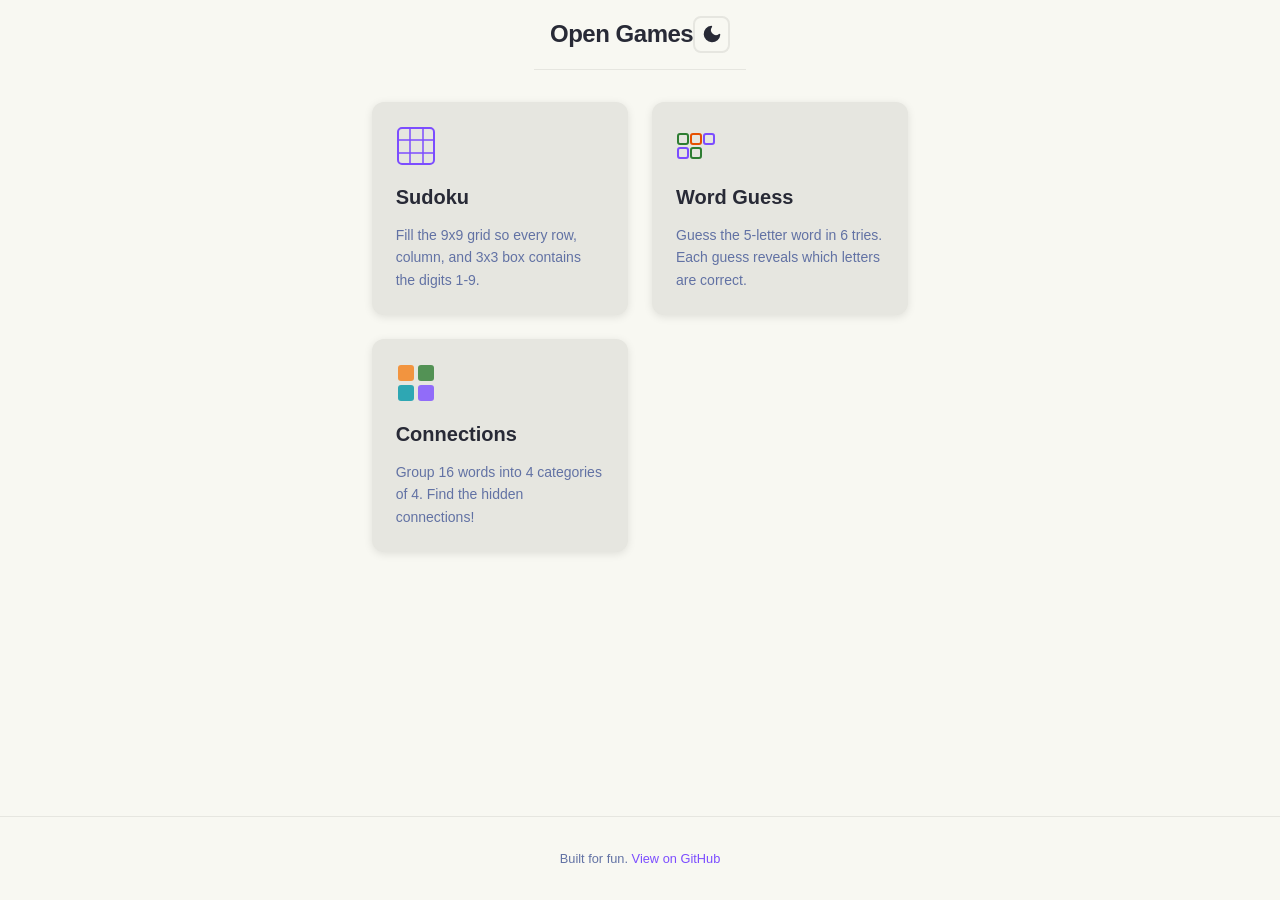
==== index.html @ e5e70042 "Added connections game" ====
<!DOCTYPE html>
<html lang="en" data-theme="dark">
<head>
  <meta charset="UTF-8">
  <meta name="viewport" content="width=device-width, initial-scale=1.0">
  <title>Open Games</title>
  <link rel="icon" href="assets/icons/favicon.svg" type="image/svg+xml">
  <link rel="stylesheet" href="shared/css/reset.css">
  <link rel="stylesheet" href="shared/css/theme.css">
  <link rel="stylesheet" href="shared/css/common.css">
  <script src="shared/js/theme-toggle.js" defer></script>
</head>
<body>
  <div class="page">
    <header class="site-header container">
      <h1>Open Games</h1>
      <button class="theme-toggle" aria-label="Toggle theme">
        <!-- Icon injected by theme-toggle.js -->
      </button>
    </header>

    <main class="container">
      <div class="game-grid">
        <a href="games/sudoku/" class="game-card">
          <div class="card-icon" aria-hidden="true">
            <svg width="40" height="40" viewBox="0 0 40 40" fill="none" xmlns="http://www.w3.org/2000/svg">
              <rect x="2" y="2" width="36" height="36" rx="4" stroke="var(--accent-purple)" stroke-width="2"/>
              <line x1="14" y1="2" x2="14" y2="38" stroke="var(--accent-purple)" stroke-width="1.5"/>
              <line x1="27" y1="2" x2="27" y2="38" stroke="var(--accent-purple)" stroke-width="1.5"/>
              <line x1="2" y1="14" x2="38" y2="14" stroke="var(--accent-purple)" stroke-width="1.5"/>
              <line x1="2" y1="27" x2="38" y2="27" stroke="var(--accent-purple)" stroke-width="1.5"/>
            </svg>
          </div>
          <h2>Sudoku</h2>
          <p>Fill the 9x9 grid so every row, column, and 3x3 box contains the digits 1-9.</p>
        </a>

        <a href="games/wordguess/" class="game-card">
          <div class="card-icon" aria-hidden="true">
            <svg width="40" height="40" viewBox="0 0 40 40" fill="none" xmlns="http://www.w3.org/2000/svg">
              <rect x="2" y="8" width="10" height="10" rx="2" stroke="var(--accent-green)" stroke-width="2"/>
              <rect x="15" y="8" width="10" height="10" rx="2" stroke="var(--accent-orange)" stroke-width="2"/>
              <rect x="28" y="8" width="10" height="10" rx="2" stroke="var(--accent-purple)" stroke-width="2"/>
              <rect x="2" y="22" width="10" height="10" rx="2" stroke="var(--accent-purple)" stroke-width="2"/>
              <rect x="15" y="22" width="10" height="10" rx="2" stroke="var(--accent-green)" stroke-width="2"/>
            </svg>
          </div>
          <h2>Word Guess</h2>
          <p>Guess the 5-letter word in 6 tries. Each guess reveals which letters are correct.</p>
        </a>

        <a href="games/connections/" class="game-card">
          <div class="card-icon" aria-hidden="true">
            <svg width="40" height="40" viewBox="0 0 40 40" fill="none" xmlns="http://www.w3.org/2000/svg">
              <rect x="2" y="2" width="16" height="16" rx="3" fill="var(--accent-yellow)" opacity="0.8"/>
              <rect x="22" y="2" width="16" height="16" rx="3" fill="var(--accent-green)" opacity="0.8"/>
              <rect x="2" y="22" width="16" height="16" rx="3" fill="var(--accent-cyan)" opacity="0.8"/>
              <rect x="22" y="22" width="16" height="16" rx="3" fill="var(--accent-purple)" opacity="0.8"/>
            </svg>
          </div>
          <h2>Connections</h2>
          <p>Group 16 words into 4 categories of 4. Find the hidden connections!</p>
        </a>

        <!-- Add more game cards here -->
      </div>
    </main>

    <footer class="site-footer">
      <p>Built for fun. <a href="https://github.com" style="color: var(--accent-purple);">View on GitHub</a></p>
    </footer>
  </div>
</body>
</html>
---- shared/css/theme.css ----
:root,
[data-theme="dark"] {
  --bg-primary: #282a36;
  --bg-secondary: #44475a;
  --bg-selection: #44475a;
  --fg-primary: #f8f8f2;
  --fg-secondary: #6272a4;
  --accent-cyan: #8be9fd;
  --accent-green: #50fa7b;
  --accent-orange: #ffb86c;
  --accent-pink: #ff79c6;
  --accent-purple: #bd93f9;
  --accent-red: #ff5555;
  --accent-yellow: #f1fa8c;

  --shadow: 0 2px 8px rgba(0, 0, 0, 0.3);
  --shadow-lg: 0 8px 24px rgba(0, 0, 0, 0.4);
  --radius: 8px;
  --radius-lg: 12px;
}

[data-theme="light"] {
  --bg-primary: #f8f8f2;
  --bg-secondary: #e6e6e0;
  --bg-selection: #d6d6d0;
  --fg-primary: #282a36;
  --fg-secondary: #6272a4;
  --accent-cyan: #0097a7;
  --accent-green: #2e7d32;
  --accent-orange: #e65100;
  --accent-pink: #c2185b;
  --accent-purple: #7c4dff;
  --accent-red: #d32f2f;
  --accent-yellow: #f57f17;

  --shadow: 0 2px 8px rgba(0, 0, 0, 0.1);
  --shadow-lg: 0 8px 24px rgba(0, 0, 0, 0.15);
}

body {
  background-color: var(--bg-primary);
  color: var(--fg-primary);
  transition: background-color 0.3s, color 0.3s;
}
---- shared/css/common.css ----
/* Typography */
body {
  font-family: -apple-system, BlinkMacSystemFont, "Segoe UI", Roboto, Helvetica, Arial, sans-serif;
  font-size: 16px;
}

/* Layout */
.container {
  max-width: 960px;
  margin: 0 auto;
  padding: 0 1rem;
}

/* Header */
.site-header {
  display: flex;
  align-items: center;
  justify-content: space-between;
  padding: 1rem;
  border-bottom: 1px solid var(--bg-secondary);
}

.site-header h1 {
  font-size: 1.5rem;
  font-weight: 700;
  letter-spacing: -0.02em;
}

.site-header a {
  display: flex;
  align-items: center;
  gap: 0.5rem;
}

/* Theme toggle */
.theme-toggle {
  background: none;
  border: 2px solid var(--bg-secondary);
  border-radius: var(--radius);
  padding: 0.4rem;
  display: flex;
  align-items: center;
  justify-content: center;
  transition: border-color 0.2s;
}

.theme-toggle:hover {
  border-color: var(--accent-purple);
}

.theme-toggle svg {
  width: 20px;
  height: 20px;
  fill: var(--fg-primary);
  transition: fill 0.2s;
}

/* Buttons */
.btn {
  display: inline-flex;
  align-items: center;
  justify-content: center;
  gap: 0.4rem;
  padding: 0.5rem 1rem;
  border: none;
  border-radius: var(--radius);
  font-size: 0.875rem;
  font-weight: 600;
  transition: background-color 0.2s, transform 0.1s;
}

.btn:active {
  transform: scale(0.97);
}

.btn-primary {
  background-color: var(--accent-purple);
  color: #fff;
}

.btn-primary:hover {
  filter: brightness(1.1);
}

.btn-secondary {
  background-color: var(--bg-secondary);
  color: var(--fg-primary);
}

.btn-secondary:hover {
  filter: brightness(1.15);
}

.btn-active {
  background-color: var(--accent-purple);
  color: #fff;
}

/* Game cards */
.game-grid {
  display: grid;
  grid-template-columns: repeat(auto-fill, minmax(240px, 1fr));
  gap: 1.5rem;
  padding: 2rem 0;
}

.game-card {
  background-color: var(--bg-secondary);
  border-radius: var(--radius-lg);
  padding: 1.5rem;
  box-shadow: var(--shadow);
  transition: transform 0.2s, box-shadow 0.2s;
  display: flex;
  flex-direction: column;
  gap: 0.75rem;
}

.game-card:hover {
  transform: translateY(-4px);
  box-shadow: var(--shadow-lg);
}

.game-card h2 {
  font-size: 1.25rem;
  font-weight: 700;
}

.game-card p {
  color: var(--fg-secondary);
  font-size: 0.875rem;
  line-height: 1.6;
}

.game-card .card-icon {
  font-size: 2rem;
  margin-bottom: 0.25rem;
}

/* Modal */
.modal-overlay {
  position: fixed;
  inset: 0;
  background: rgba(0, 0, 0, 0.6);
  display: flex;
  align-items: center;
  justify-content: center;
  z-index: 100;
  opacity: 0;
  pointer-events: none;
  transition: opacity 0.3s;
}

.modal-overlay.active {
  opacity: 1;
  pointer-events: auto;
}

.modal {
  background: var(--bg-primary);
  border-radius: var(--radius-lg);
  padding: 2rem;
  box-shadow: var(--shadow-lg);
  text-align: center;
  max-width: 400px;
  width: 90%;
}

.modal h2 {
  font-size: 1.5rem;
  margin-bottom: 0.5rem;
}

.modal p {
  color: var(--fg-secondary);
  margin-bottom: 1.5rem;
}

/* Footer */
.site-footer {
  text-align: center;
  padding: 2rem 1rem;
  color: var(--fg-secondary);
  font-size: 0.8rem;
  border-top: 1px solid var(--bg-secondary);
  margin-top: auto;
}

/* Page wrapper for sticky footer */
.page {
  display: flex;
  flex-direction: column;
  min-height: 100vh;
}

.page main {
  flex: 1;
}

/* Responsive */
@media (max-width: 600px) {
  .site-header h1 {
    font-size: 1.2rem;
  }

  .game-grid {
    grid-template-columns: 1fr;
  }
}
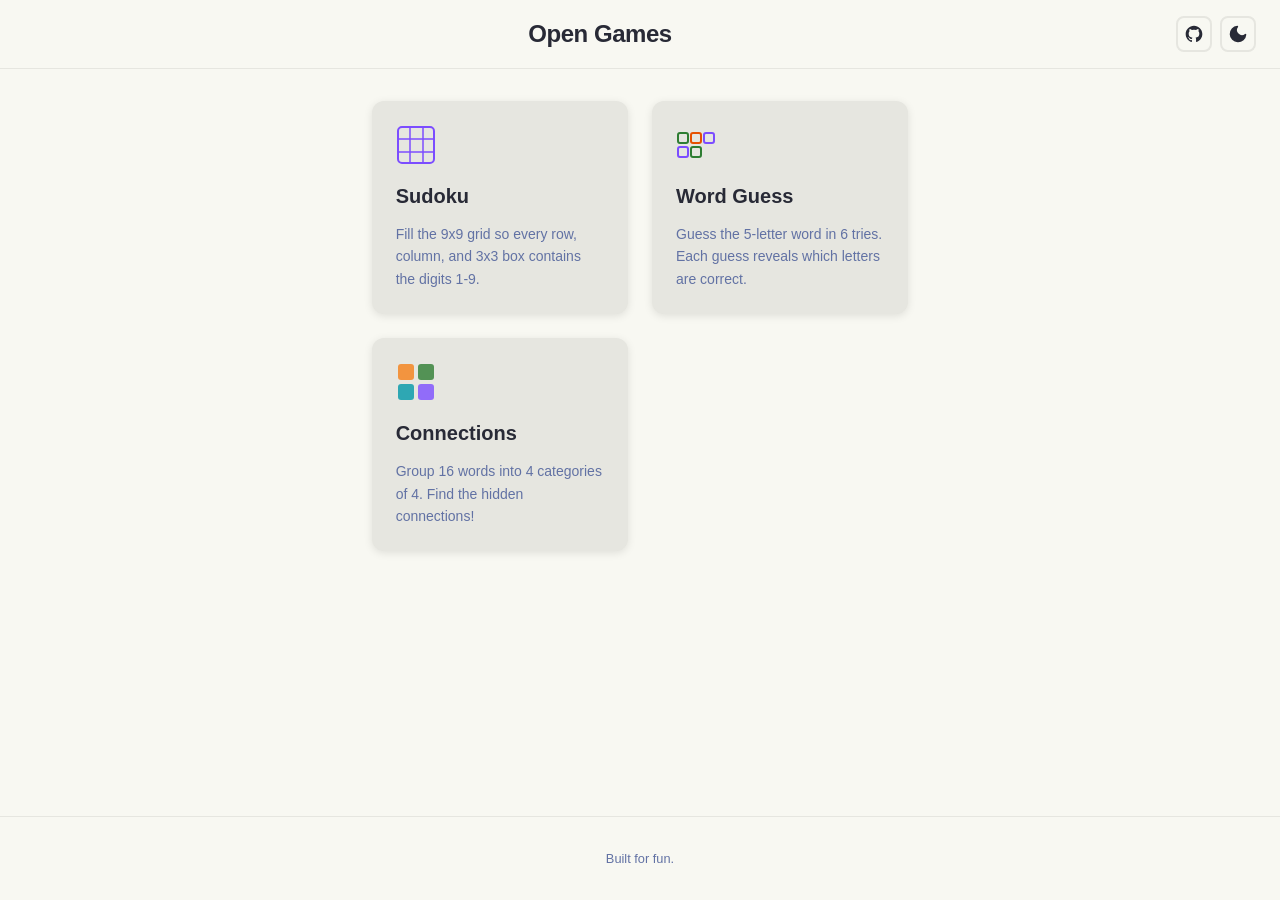
==== commit 6e840c36: "Fixes" ====
--- a/index.html
+++ b/index.html
@@ -12,11 +12,16 @@
 </head>
 <body>
   <div class="page">
-    <header class="site-header container">
+    <header class="site-header">
       <h1>Open Games</h1>
-      <button class="theme-toggle" aria-label="Toggle theme">
-        <!-- Icon injected by theme-toggle.js -->
-      </button>
+      <div class="header-actions">
+        <a href="https://github.com/joetul/open-games" aria-label="View on GitHub" target="_blank" rel="noopener">
+          <svg width="20" height="20" viewBox="0 0 24 24" fill="currentColor" xmlns="http://www.w3.org/2000/svg"><path d="M12 2C6.477 2 2 6.477 2 12c0 4.42 2.865 8.166 6.839 9.489.5.092.682-.217.682-.482 0-.237-.009-.866-.013-1.7-2.782.604-3.369-1.34-3.369-1.34-.454-1.156-1.11-1.463-1.11-1.463-.908-.62.069-.608.069-.608 1.003.07 1.531 1.03 1.531 1.03.892 1.529 2.341 1.087 2.91.831.092-.646.35-1.086.636-1.337-2.22-.252-4.555-1.11-4.555-4.943 0-1.091.39-1.984 1.029-2.683-.103-.253-.446-1.27.098-2.647 0 0 .84-.269 2.75 1.025A9.578 9.578 0 0112 6.836a9.59 9.59 0 012.504.337c1.909-1.294 2.747-1.025 2.747-1.025.546 1.377.203 2.394.1 2.647.64.699 1.028 1.592 1.028 2.683 0 3.842-2.339 4.687-4.566 4.935.359.309.678.919.678 1.852 0 1.336-.012 2.415-.012 2.743 0 .267.18.578.688.48C19.138 20.163 22 16.418 22 12c0-5.523-4.477-10-10-10z"/></svg>
+        </a>
+        <button class="theme-toggle" aria-label="Toggle theme">
+          <!-- Icon injected by theme-toggle.js -->
+        </button>
+      </div>
     </header>
 
     <main class="container">
@@ -67,7 +72,7 @@
     </main>
 
     <footer class="site-footer">
-      <p>Built for fun. <a href="https://github.com" style="color: var(--accent-purple);">View on GitHub</a></p>
+      <p>Built for fun.</p>
     </footer>
   </div>
 </body>
--- a/shared/css/common.css
+++ b/shared/css/common.css
@@ -15,8 +15,7 @@
 .site-header {
   display: flex;
   align-items: center;
-  justify-content: space-between;
-  padding: 1rem;
+  padding: 1rem 1.5rem;
   border-bottom: 1px solid var(--bg-secondary);
 }
 
@@ -24,33 +23,57 @@
   font-size: 1.5rem;
   font-weight: 700;
   letter-spacing: -0.02em;
-}
-
-.site-header a {
+  flex: 1;
+  text-align: center;
+}
+
+/* Back arrow + title link on game pages */
+.site-header > a {
   display: flex;
   align-items: center;
   gap: 0.5rem;
-}
-
-/* Theme toggle */
-.theme-toggle {
-  background: none;
+  flex: 1;
+}
+
+.site-header > a h1 {
+  text-align: left;
+}
+
+/* Header right icons row */
+.header-actions {
+  display: flex;
+  align-items: center;
+  gap: 0.5rem;
+  margin-left: auto;
+}
+
+/* Icon button shared style (home, github, theme) */
+.header-actions a,
+.header-actions button {
+  display: flex;
+  align-items: center;
+  justify-content: center;
+  width: 36px;
+  height: 36px;
+  border-radius: var(--radius);
   border: 2px solid var(--bg-secondary);
-  border-radius: var(--radius);
-  padding: 0.4rem;
-  display: flex;
-  align-items: center;
-  justify-content: center;
   transition: border-color 0.2s;
-}
-
-.theme-toggle:hover {
+  color: var(--fg-primary);
+  padding: 0;
+}
+
+.header-actions a:hover,
+.header-actions button:hover {
   border-color: var(--accent-purple);
 }
 
-.theme-toggle svg {
+.header-actions svg {
   width: 20px;
   height: 20px;
+}
+
+/* Theme toggle fill */
+.theme-toggle svg {
   fill: var(--fg-primary);
   transition: fill 0.2s;
 }
@@ -91,10 +114,6 @@
   filter: brightness(1.15);
 }
 
-.btn-active {
-  background-color: var(--accent-purple);
-  color: #fff;
-}
 
 /* Game cards */
 .game-grid {
@@ -175,6 +194,41 @@
   margin-bottom: 1.5rem;
 }
 
+/* Toast notifications */
+.toast-container {
+  position: fixed;
+  top: 80px;
+  left: 50%;
+  transform: translateX(-50%);
+  z-index: 50;
+  display: flex;
+  flex-direction: column;
+  align-items: center;
+  gap: 0.5rem;
+  pointer-events: none;
+}
+
+.toast {
+  background-color: var(--fg-primary);
+  color: var(--bg-primary);
+  padding: 0.75rem 1.5rem;
+  border-radius: var(--radius);
+  font-size: 0.95rem;
+  font-weight: 700;
+  opacity: 1;
+  transition: opacity 0.4s;
+  animation: toast-pop 0.3s ease-out;
+}
+
+.toast.fade-out {
+  opacity: 0;
+}
+
+@keyframes toast-pop {
+  0% { transform: scale(0.8); opacity: 0; }
+  100% { transform: scale(1); opacity: 1; }
+}
+
 /* Footer */
 .site-footer {
   text-align: center;
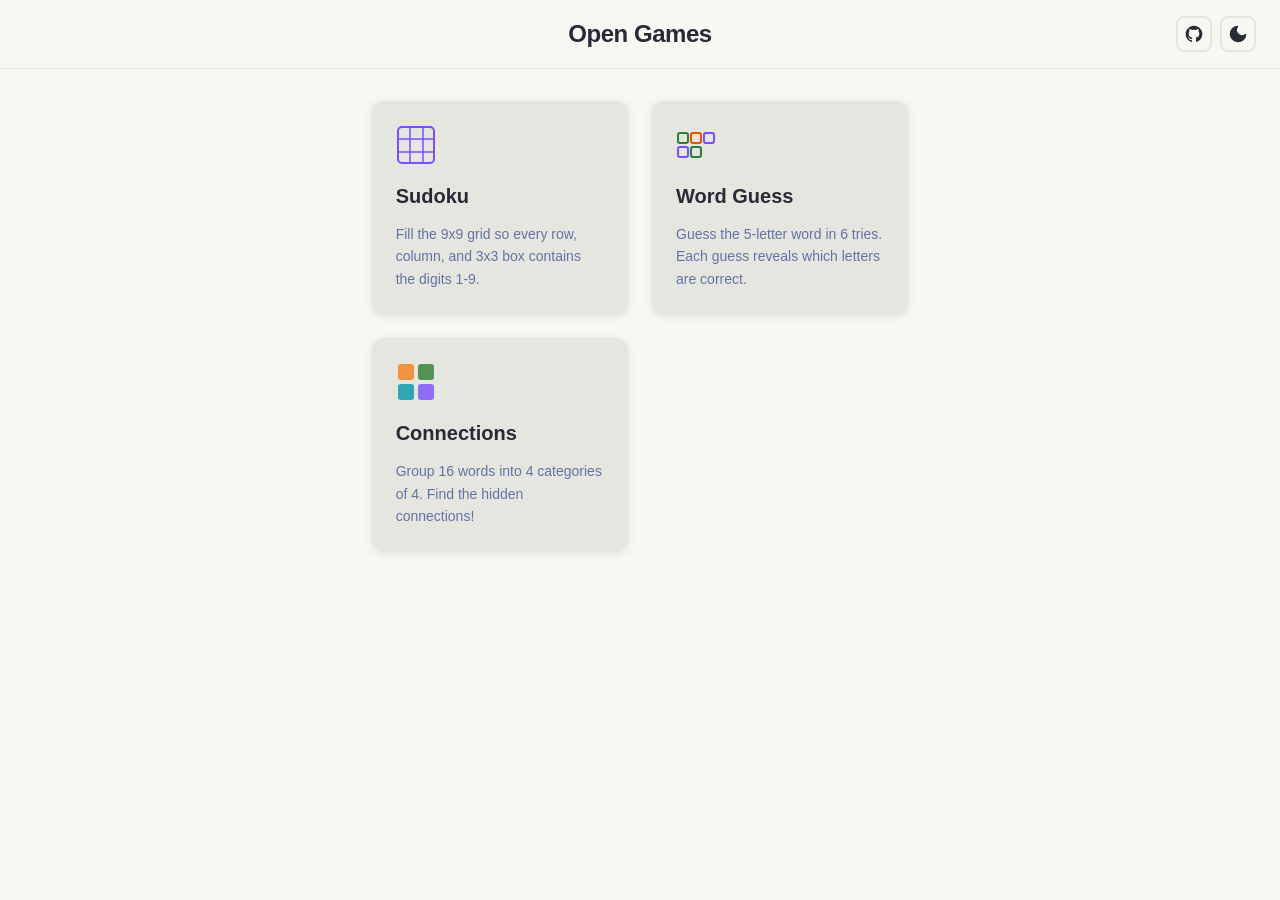
==== commit 42a8b4fb: "Refactor game headers: update back button accessibility and adjust layout styles" ====
--- a/index.html
+++ b/index.html
@@ -70,10 +70,6 @@
         <!-- Add more game cards here -->
       </div>
     </main>
-
-    <footer class="site-footer">
-      <p>Built for fun.</p>
-    </footer>
   </div>
 </body>
 </html>
--- a/shared/css/common.css
+++ b/shared/css/common.css
@@ -13,30 +13,29 @@
 
 /* Header */
 .site-header {
-  display: flex;
-  align-items: center;
+  position: relative;
+  display: flex;
+  align-items: center;
+  justify-content: space-between;
   padding: 1rem 1.5rem;
   border-bottom: 1px solid var(--bg-secondary);
 }
 
 .site-header h1 {
+  position: absolute;
+  left: 50%;
+  transform: translateX(-50%);
   font-size: 1.5rem;
   font-weight: 700;
   letter-spacing: -0.02em;
-  flex: 1;
-  text-align: center;
-}
-
-/* Back arrow + title link on game pages */
-.site-header > a {
-  display: flex;
-  align-items: center;
-  gap: 0.5rem;
-  flex: 1;
-}
-
-.site-header > a h1 {
-  text-align: left;
+  pointer-events: none;
+}
+
+/* Back arrow on game pages */
+.back-btn {
+  display: flex;
+  align-items: center;
+  z-index: 1;
 }
 
 /* Header right icons row */
@@ -229,16 +228,6 @@
   100% { transform: scale(1); opacity: 1; }
 }
 
-/* Footer */
-.site-footer {
-  text-align: center;
-  padding: 2rem 1rem;
-  color: var(--fg-secondary);
-  font-size: 0.8rem;
-  border-top: 1px solid var(--bg-secondary);
-  margin-top: auto;
-}
-
 /* Page wrapper for sticky footer */
 .page {
   display: flex;
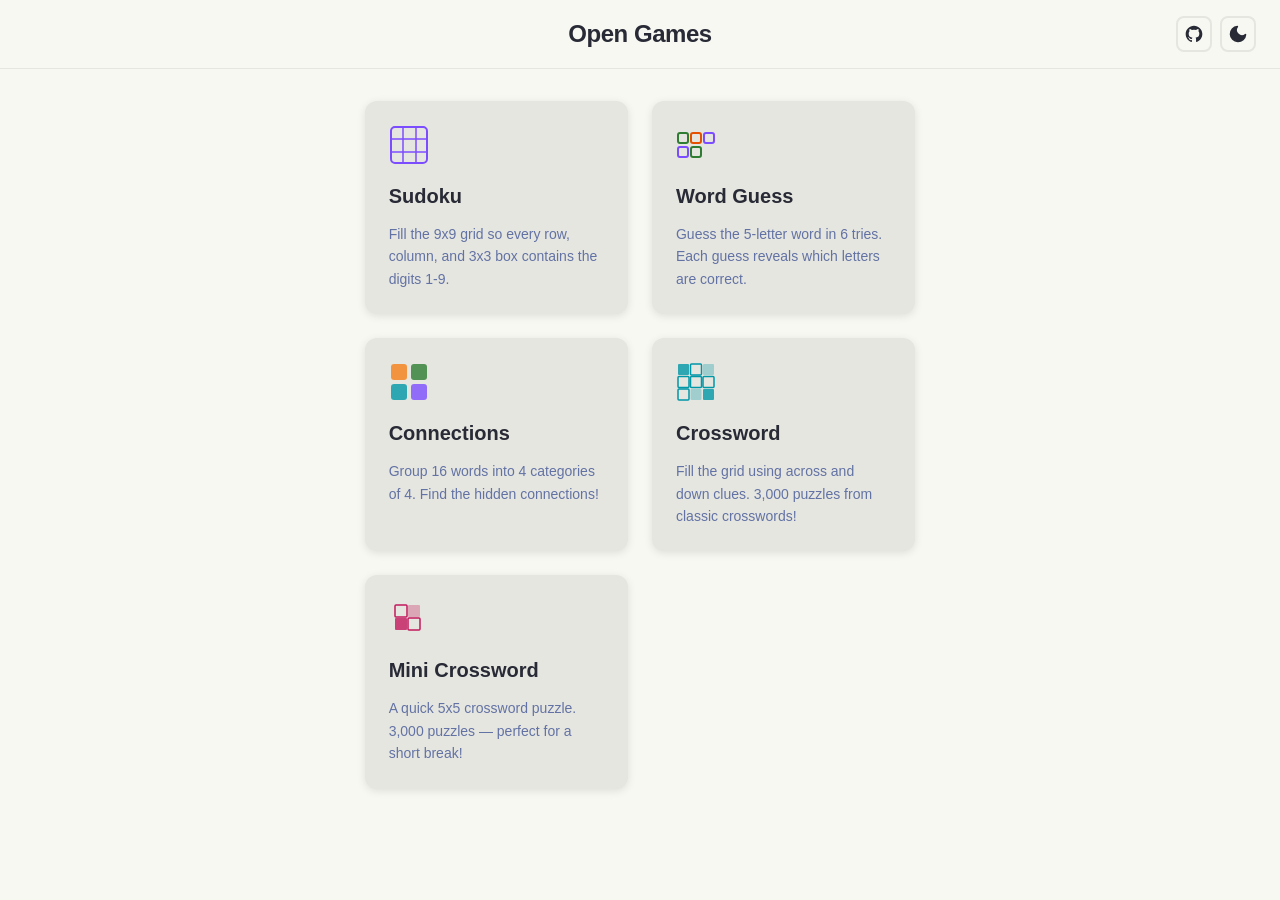
==== commit 4ffcacf5: "Added crossword and mini crossword" ====
--- a/index.html
+++ b/index.html
@@ -67,6 +67,37 @@
           <p>Group 16 words into 4 categories of 4. Find the hidden connections!</p>
         </a>
 
+        <a href="games/crossword/" class="game-card">
+          <div class="card-icon" aria-hidden="true">
+            <svg width="40" height="40" viewBox="0 0 40 40" fill="none" xmlns="http://www.w3.org/2000/svg">
+              <rect x="2" y="2" width="11" height="11" rx="1" fill="var(--accent-cyan)" opacity="0.8"/>
+              <rect x="14.5" y="2" width="11" height="11" rx="1" stroke="var(--accent-cyan)" stroke-width="1.5" fill="none"/>
+              <rect x="27" y="2" width="11" height="11" rx="1" fill="var(--accent-cyan)" opacity="0.3"/>
+              <rect x="2" y="14.5" width="11" height="11" rx="1" stroke="var(--accent-cyan)" stroke-width="1.5" fill="none"/>
+              <rect x="14.5" y="14.5" width="11" height="11" rx="1" stroke="var(--accent-cyan)" stroke-width="1.5" fill="none"/>
+              <rect x="27" y="14.5" width="11" height="11" rx="1" stroke="var(--accent-cyan)" stroke-width="1.5" fill="none"/>
+              <rect x="2" y="27" width="11" height="11" rx="1" stroke="var(--accent-cyan)" stroke-width="1.5" fill="none"/>
+              <rect x="14.5" y="27" width="11" height="11" rx="1" fill="var(--accent-cyan)" opacity="0.3"/>
+              <rect x="27" y="27" width="11" height="11" rx="1" fill="var(--accent-cyan)" opacity="0.8"/>
+            </svg>
+          </div>
+          <h2>Crossword</h2>
+          <p>Fill the grid using across and down clues. 3,000 puzzles from classic crosswords!</p>
+        </a>
+
+        <a href="games/mini-crossword/" class="game-card">
+          <div class="card-icon" aria-hidden="true">
+            <svg width="40" height="40" viewBox="0 0 40 40" fill="none" xmlns="http://www.w3.org/2000/svg">
+              <rect x="6" y="6" width="12" height="12" rx="1" stroke="var(--accent-pink)" stroke-width="1.5" fill="none"/>
+              <rect x="19" y="6" width="12" height="12" rx="1" fill="var(--accent-pink)" opacity="0.3"/>
+              <rect x="6" y="19" width="12" height="12" rx="1" fill="var(--accent-pink)" opacity="0.8"/>
+              <rect x="19" y="19" width="12" height="12" rx="1" stroke="var(--accent-pink)" stroke-width="1.5" fill="none"/>
+            </svg>
+          </div>
+          <h2>Mini Crossword</h2>
+          <p>A quick 5x5 crossword puzzle. 3,000 puzzles — perfect for a short break!</p>
+        </a>
+
         <!-- Add more game cards here -->
       </div>
     </main>
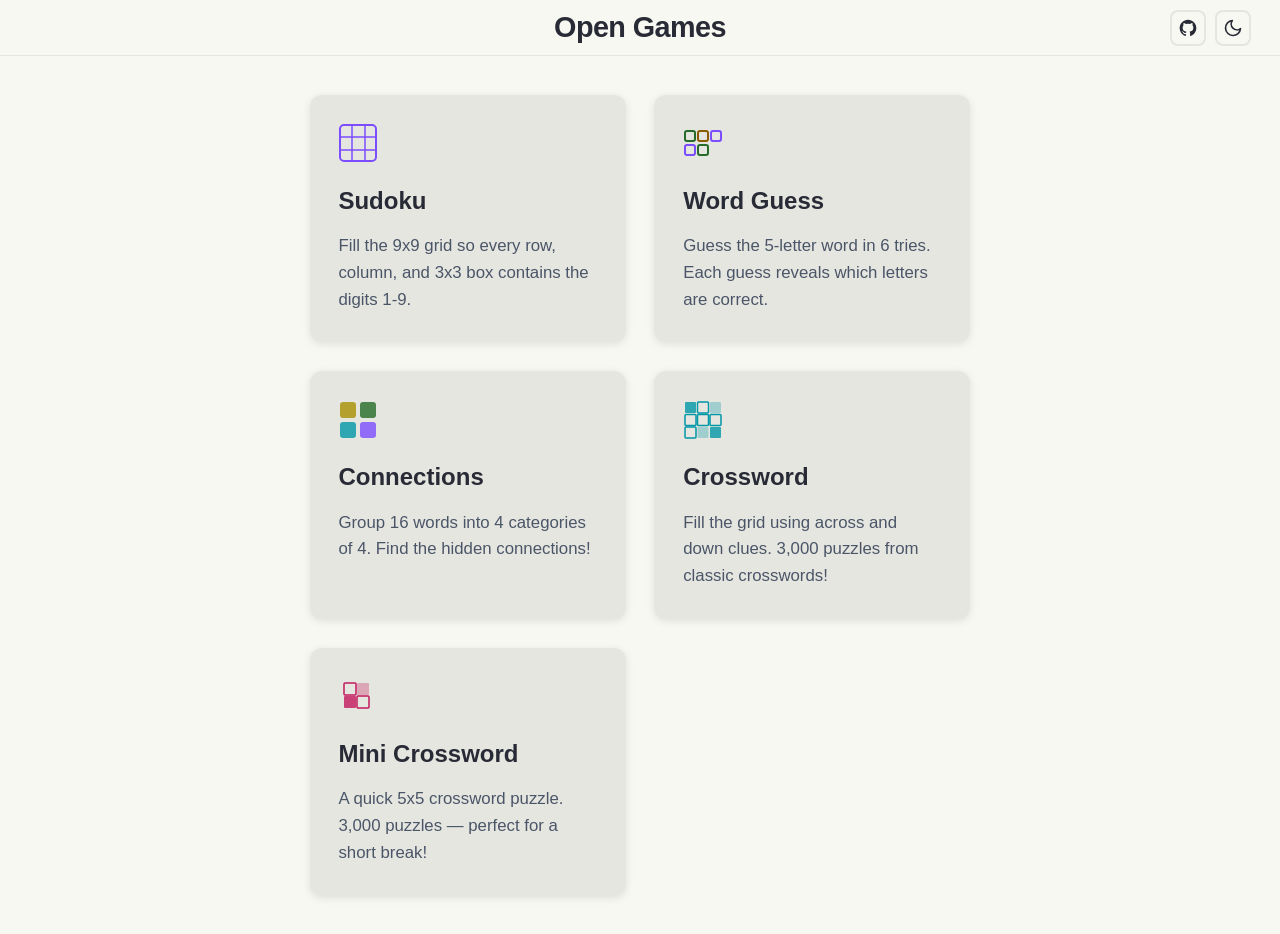
==== commit f40138f2: "Fixes" ====
--- a/index.html
+++ b/index.html
@@ -1,9 +1,10 @@
 <!DOCTYPE html>
-<html lang="en" data-theme="dark">
+<html lang="en">
 <head>
   <meta charset="UTF-8">
   <meta name="viewport" content="width=device-width, initial-scale=1.0">
   <title>Open Games</title>
+  <script>try{var t=localStorage.getItem('theme');document.documentElement.setAttribute('data-theme',t||(matchMedia('(prefers-color-scheme:light)').matches?'light':'dark'))}catch(e){document.documentElement.setAttribute('data-theme','dark')}</script>
   <link rel="icon" href="assets/icons/favicon.svg" type="image/svg+xml">
   <link rel="stylesheet" href="shared/css/reset.css">
   <link rel="stylesheet" href="shared/css/theme.css">
--- a/shared/css/theme.css
+++ b/shared/css/theme.css
@@ -13,6 +13,12 @@
   --accent-red: #ff5555;
   --accent-yellow: #f1fa8c;
 
+  --highlight-same: rgba(139, 233, 253, 0.15);
+  --highlight-same-fg: var(--accent-purple);
+  --highlight-error: rgba(255, 85, 85, 0.1);
+  --key-absent-bg: #1e1f29;
+  --key-absent-fg: #5a5a6a;
+
   --shadow: 0 2px 8px rgba(0, 0, 0, 0.3);
   --shadow-lg: 0 8px 24px rgba(0, 0, 0, 0.4);
   --radius: 8px;
@@ -24,14 +30,20 @@
   --bg-secondary: #e6e6e0;
   --bg-selection: #d6d6d0;
   --fg-primary: #282a36;
-  --fg-secondary: #6272a4;
+  --fg-secondary: #4a5568;
   --accent-cyan: #0097a7;
-  --accent-green: #2e7d32;
-  --accent-orange: #e65100;
+  --accent-green: #256b29;
+  --accent-orange: #8a5c00;
   --accent-pink: #c2185b;
   --accent-purple: #7c4dff;
   --accent-red: #d32f2f;
-  --accent-yellow: #f57f17;
+  --accent-yellow: #a89000;
+
+  --highlight-same: rgba(124, 77, 255, 0.28);
+  --highlight-same-fg: #3a1a9e;
+  --highlight-error: rgba(211, 47, 47, 0.1);
+  --key-absent-bg: #787878;
+  --key-absent-fg: #fff;
 
   --shadow: 0 2px 8px rgba(0, 0, 0, 0.1);
   --shadow-lg: 0 8px 24px rgba(0, 0, 0, 0.15);
--- a/shared/css/common.css
+++ b/shared/css/common.css
@@ -19,6 +19,21 @@
   justify-content: space-between;
   padding: 1rem 1.5rem;
   border-bottom: 1px solid var(--bg-secondary);
+}
+
+/* Scale up on larger screens to fill space, reduce spacing to compensate */
+@media (min-width: 1024px) {
+  html {
+    font-size: 120%;
+  }
+
+  .site-header {
+    padding: 0.5rem 1.5rem;
+  }
+
+  .container {
+    padding: 0 0.75rem;
+  }
 }
 
 .site-header h1 {
@@ -28,7 +43,7 @@
   font-size: 1.5rem;
   font-weight: 700;
   letter-spacing: -0.02em;
-  pointer-events: none;
+  z-index: 0;
 }
 
 /* Back arrow on game pages */
@@ -66,15 +81,21 @@
   border-color: var(--accent-purple);
 }
 
+.header-actions a:focus-visible,
+.header-actions button:focus-visible {
+  border-color: var(--accent-purple);
+  outline: none;
+}
+
 .header-actions svg {
   width: 20px;
   height: 20px;
 }
 
-/* Theme toggle fill */
+/* Theme toggle icon color (icons use stroke, not fill) */
 .theme-toggle svg {
-  fill: var(--fg-primary);
-  transition: fill 0.2s;
+  stroke: var(--fg-primary);
+  transition: stroke 0.2s;
 }
 
 /* Buttons */
@@ -95,6 +116,11 @@
   transform: scale(0.97);
 }
 
+.btn:focus-visible {
+  outline: 2px solid var(--accent-purple);
+  outline-offset: 2px;
+}
+
 .btn-primary {
   background-color: var(--accent-purple);
   color: #fff;
@@ -136,6 +162,11 @@
 .game-card:hover {
   transform: translateY(-4px);
   box-shadow: var(--shadow-lg);
+}
+
+.game-card:focus-visible {
+  outline: 2px solid var(--accent-purple);
+  outline-offset: 2px;
 }
 
 .game-card h2 {
@@ -181,6 +212,27 @@
   text-align: center;
   max-width: 400px;
   width: 90%;
+  position: relative;
+}
+
+.modal-close {
+  position: absolute;
+  top: 0.75rem;
+  right: 0.75rem;
+  background: none;
+  border: none;
+  color: var(--fg-secondary);
+  cursor: pointer;
+  padding: 0.25rem;
+  line-height: 1;
+  font-size: 1.25rem;
+  border-radius: 4px;
+  transition: color 0.15s, background-color 0.15s;
+}
+
+.modal-close:hover {
+  color: var(--fg-primary);
+  background-color: var(--bg-secondary);
 }
 
 .modal h2 {
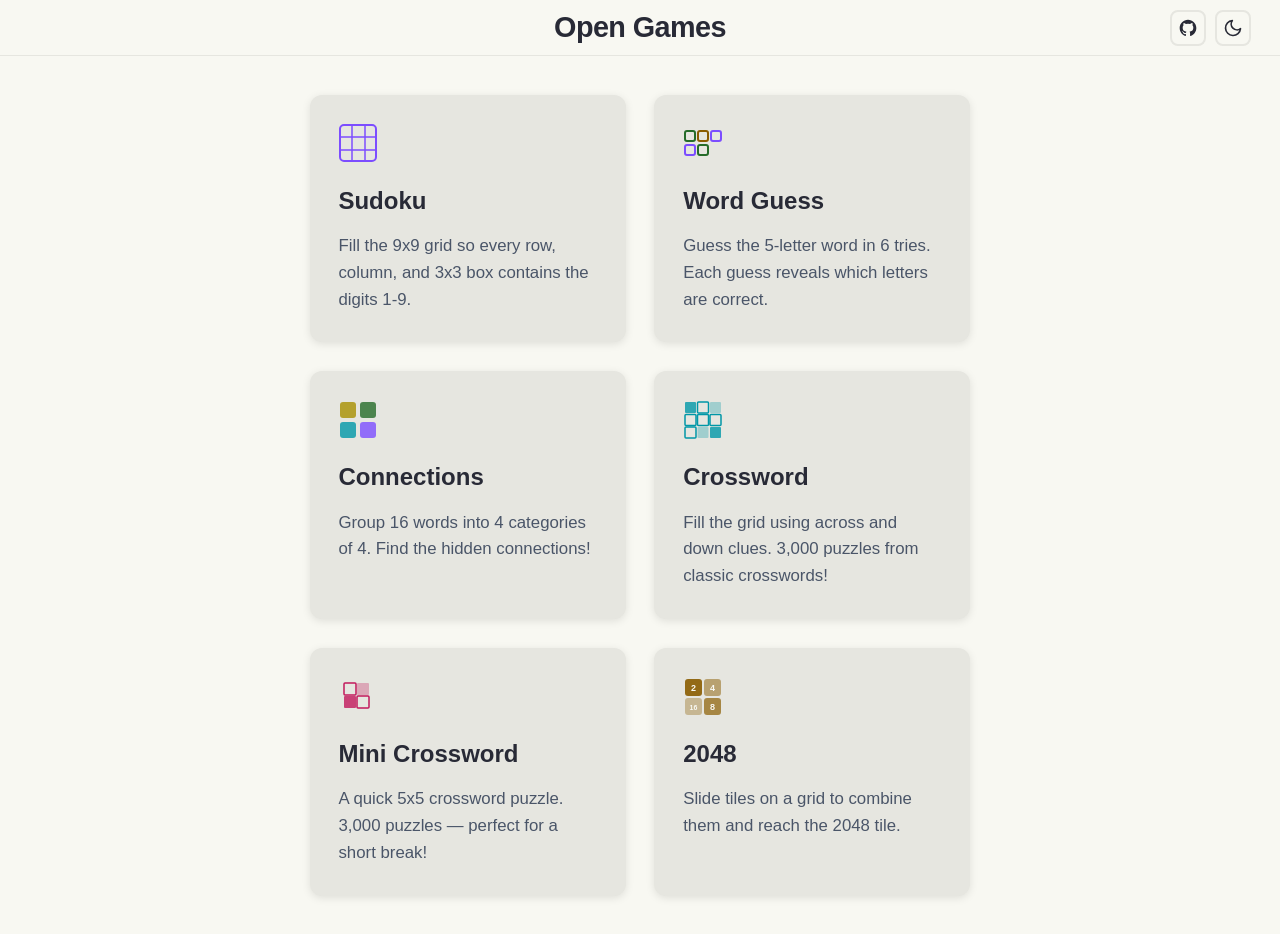
==== commit c680370b: "Added 2048" ====
--- a/index.html
+++ b/index.html
@@ -99,6 +99,23 @@
           <p>A quick 5x5 crossword puzzle. 3,000 puzzles — perfect for a short break!</p>
         </a>
 
+        <a href="games/2048/" class="game-card">
+          <div class="card-icon" aria-hidden="true">
+            <svg width="40" height="40" viewBox="0 0 40 40" fill="none" xmlns="http://www.w3.org/2000/svg">
+              <rect x="2" y="2" width="17" height="17" rx="3" fill="var(--accent-orange)" opacity="0.9"/>
+              <rect x="21" y="2" width="17" height="17" rx="3" fill="var(--accent-orange)" opacity="0.5"/>
+              <rect x="2" y="21" width="17" height="17" rx="3" fill="var(--accent-orange)" opacity="0.35"/>
+              <rect x="21" y="21" width="17" height="17" rx="3" fill="var(--accent-orange)" opacity="0.7"/>
+              <text x="10.5" y="14" text-anchor="middle" font-size="9" font-weight="800" fill="var(--bg-primary)">2</text>
+              <text x="29.5" y="14" text-anchor="middle" font-size="9" font-weight="800" fill="var(--bg-primary)">4</text>
+              <text x="10.5" y="33" text-anchor="middle" font-size="7" font-weight="800" fill="var(--bg-primary)">16</text>
+              <text x="29.5" y="33" text-anchor="middle" font-size="9" font-weight="800" fill="var(--bg-primary)">8</text>
+            </svg>
+          </div>
+          <h2>2048</h2>
+          <p>Slide tiles on a grid to combine them and reach the 2048 tile.</p>
+        </a>
+
         <!-- Add more game cards here -->
       </div>
     </main>
--- a/shared/css/common.css
+++ b/shared/css/common.css
@@ -251,7 +251,7 @@
   top: 80px;
   left: 50%;
   transform: translateX(-50%);
-  z-index: 50;
+  z-index: 200;
   display: flex;
   flex-direction: column;
   align-items: center;
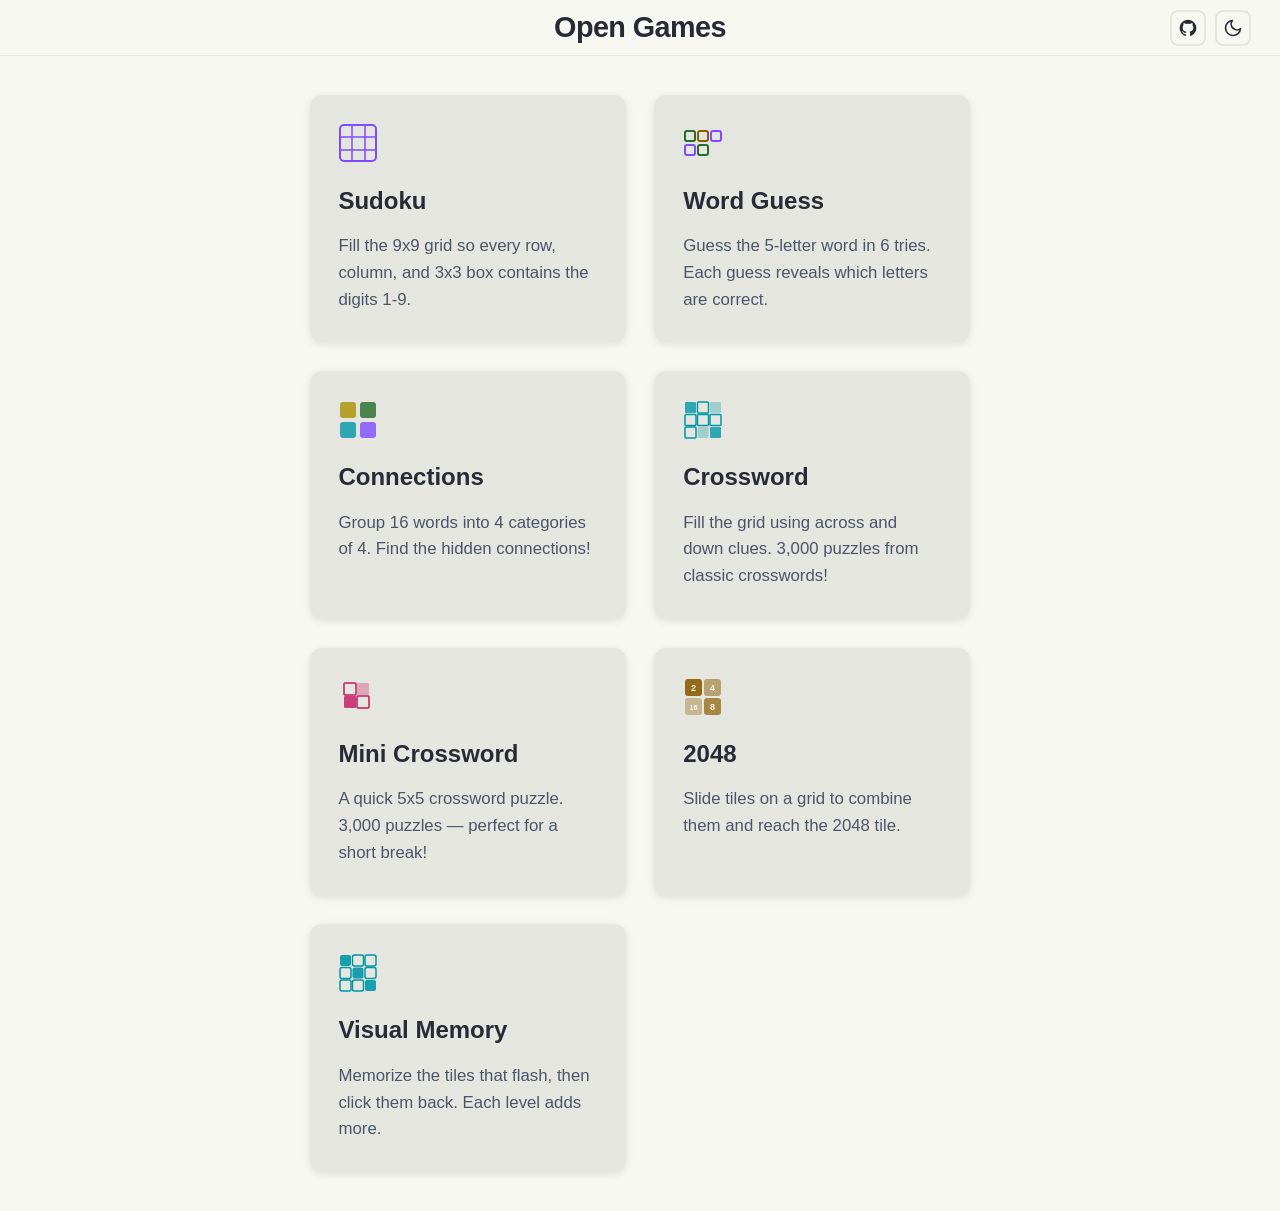
==== commit 411e92bc: "Add Visual Memory game" ====
--- a/index.html
+++ b/index.html
@@ -2,14 +2,23 @@
 <html lang="en">
 <head>
   <meta charset="UTF-8">
-  <meta name="viewport" content="width=device-width, initial-scale=1.0">
+  <meta name="viewport" content="width=device-width, initial-scale=1.0, viewport-fit=cover">
+  <meta name="theme-color" content="#282a36" media="(prefers-color-scheme: dark)">
+  <meta name="theme-color" content="#f8f8f2" media="(prefers-color-scheme: light)">
+  <meta name="mobile-web-app-capable" content="yes">
+  <meta name="apple-mobile-web-app-capable" content="yes">
+  <meta name="apple-mobile-web-app-title" content="Open Games">
+  <meta name="apple-mobile-web-app-status-bar-style" content="black-translucent">
   <title>Open Games</title>
   <script>try{var t=localStorage.getItem('theme');document.documentElement.setAttribute('data-theme',t||(matchMedia('(prefers-color-scheme:light)').matches?'light':'dark'))}catch(e){document.documentElement.setAttribute('data-theme','dark')}</script>
   <link rel="icon" href="assets/icons/favicon.svg" type="image/svg+xml">
+  <link rel="apple-touch-icon" href="assets/icons/apple-touch-icon.png">
+  <link rel="manifest" href="manifest.webmanifest">
   <link rel="stylesheet" href="shared/css/reset.css">
   <link rel="stylesheet" href="shared/css/theme.css">
   <link rel="stylesheet" href="shared/css/common.css">
   <script src="shared/js/theme-toggle.js" defer></script>
+  <script src="shared/js/pwa.js" defer></script>
 </head>
 <body>
   <div class="page">
@@ -116,6 +125,24 @@
           <p>Slide tiles on a grid to combine them and reach the 2048 tile.</p>
         </a>
 
+        <a href="games/visual-memory/" class="game-card">
+          <div class="card-icon" aria-hidden="true">
+            <svg width="40" height="40" viewBox="0 0 40 40" fill="none" xmlns="http://www.w3.org/2000/svg">
+              <rect x="2" y="2" width="11" height="11" rx="2" fill="var(--accent-cyan)" opacity="0.9"/>
+              <rect x="14.5" y="2" width="11" height="11" rx="2" stroke="var(--accent-cyan)" stroke-width="1.5"/>
+              <rect x="27" y="2" width="11" height="11" rx="2" stroke="var(--accent-cyan)" stroke-width="1.5"/>
+              <rect x="2" y="14.5" width="11" height="11" rx="2" stroke="var(--accent-cyan)" stroke-width="1.5"/>
+              <rect x="14.5" y="14.5" width="11" height="11" rx="2" fill="var(--accent-cyan)" opacity="0.9"/>
+              <rect x="27" y="14.5" width="11" height="11" rx="2" stroke="var(--accent-cyan)" stroke-width="1.5"/>
+              <rect x="2" y="27" width="11" height="11" rx="2" stroke="var(--accent-cyan)" stroke-width="1.5"/>
+              <rect x="14.5" y="27" width="11" height="11" rx="2" stroke="var(--accent-cyan)" stroke-width="1.5"/>
+              <rect x="27" y="27" width="11" height="11" rx="2" fill="var(--accent-cyan)" opacity="0.9"/>
+            </svg>
+          </div>
+          <h2>Visual Memory</h2>
+          <p>Memorize the tiles that flash, then click them back. Each level adds more.</p>
+        </a>
+
         <!-- Add more game cards here -->
       </div>
     </main>
--- a/shared/css/common.css
+++ b/shared/css/common.css
@@ -17,7 +17,11 @@
   display: flex;
   align-items: center;
   justify-content: space-between;
-  padding: 1rem 1.5rem;
+  padding:
+    calc(1rem + env(safe-area-inset-top))
+    calc(1.5rem + env(safe-area-inset-right))
+    1rem
+    calc(1.5rem + env(safe-area-inset-left));
   border-bottom: 1px solid var(--bg-secondary);
 }
 
@@ -28,7 +32,11 @@
   }
 
   .site-header {
-    padding: 0.5rem 1.5rem;
+    padding:
+      calc(0.5rem + env(safe-area-inset-top))
+      calc(1.5rem + env(safe-area-inset-right))
+      0.5rem
+      calc(1.5rem + env(safe-area-inset-left));
   }
 
   .container {
@@ -285,6 +293,7 @@
   display: flex;
   flex-direction: column;
   min-height: 100vh;
+  min-height: 100dvh;
 }
 
 .page main {
